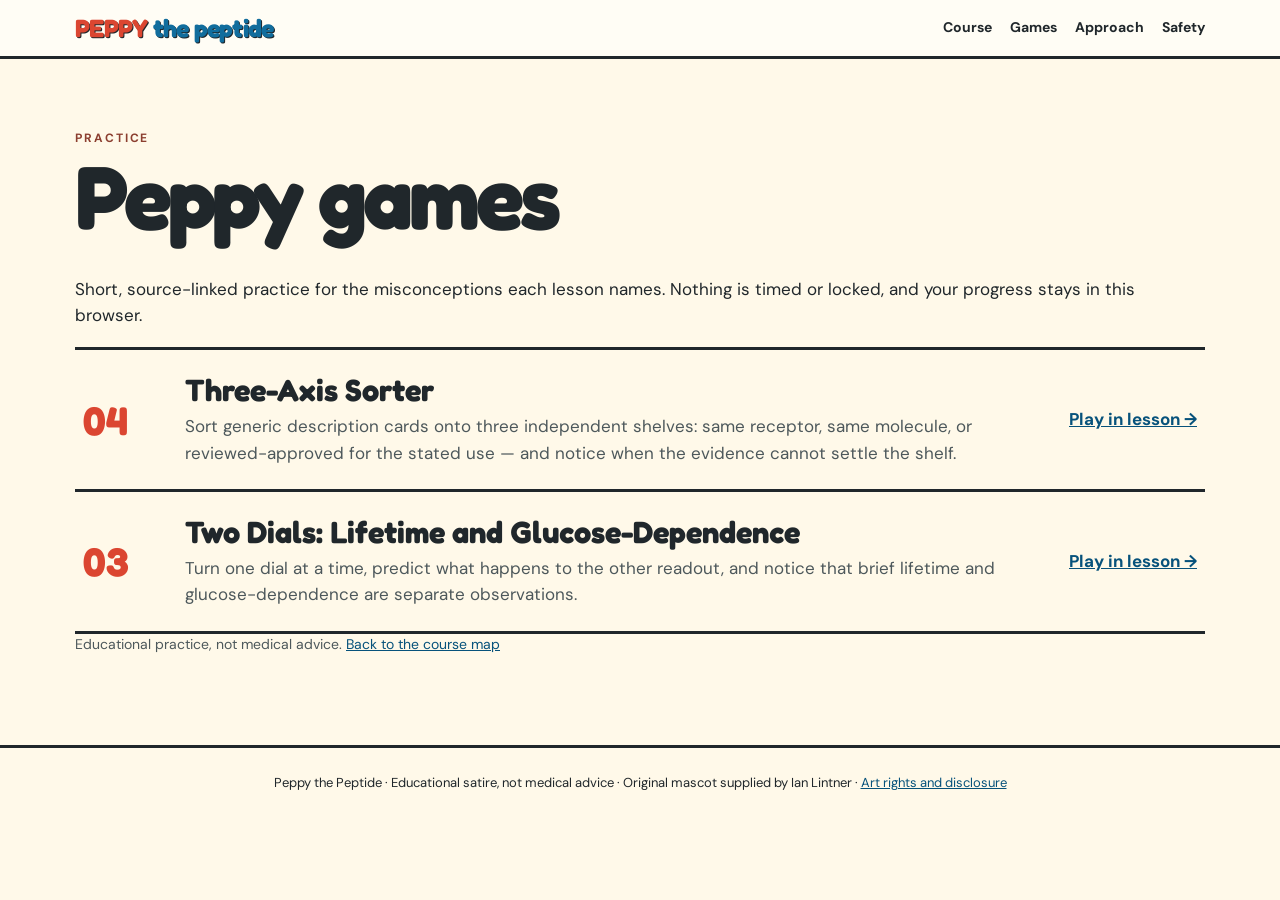
==== site/games/index.html @ 187a3dd4 "feat: Two Dials game (lesson 3) with predict-reveal evaluator and source audit (#6) Co-authored-by: " ====
<!doctype html><html lang="en"><head><meta charset="utf-8"><meta name="viewport" content="width=device-width,initial-scale=1"><meta name="description" content="Peppy the Peptide: sourced, comic-first science lessons from amino-acid sequence to molecular signaling."><title>Games · Peppy the Peptide</title><link rel="stylesheet" href="../styles.css"></head><body><a class="skip-link" href="#main">Skip to content</a><header class="site-header"><div class="wrap nav"><a class="brand" href="../index.html">PEPPY <span>the peptide</span></a><nav aria-label="Main navigation"><a href="../index.html#course">Course</a><a href="../games/index.html">Games</a><a href="../index.html#approach">Approach</a><a href="../index.html#safety">Safety</a></nav></div></header><main id="main"><section class="wrap section" id="games-hub"><div class="eyebrow">Practice</div><h1>Peppy games</h1><p class="lede">Short, source-linked practice for the misconceptions each lesson names. Nothing is timed or locked, and your progress stays in this browser.</p><ol class="course-list"><li><span class="number">04</span><div><h3>Three-Axis Sorter</h3><p>Sort generic description cards onto three independent shelves: same receptor, same molecule, or reviewed-approved for the stated use — and notice when the evidence cannot settle the shelf.</p></div><a href="../lessons/hormone-and-medicine.html#game-three-axis-sorter">Play in lesson →</a></li><li><span class="number">03</span><div><h3>Two Dials: Lifetime and Glucose-Dependence</h3><p>Turn one dial at a time, predict what happens to the other readout, and notice that brief lifetime and glucose-dependence are separate observations.</p></div><a href="../lessons/endogenous-glp1.html#game-two-dials">Play in lesson →</a></li></ol><p class="small">Educational practice, not medical advice. <a href="../index.html#course">Back to the course map</a></p></section></main><footer class="site-footer">Peppy the Peptide · Educational satire, not medical advice · Original mascot supplied by Ian Lintner · <a href="../rights.html">Art rights and disclosure</a></footer></body></html>
---- site/styles.css ----
@import url('https://fonts.googleapis.com/css2?family=DM+Sans:wght@400;500;600;700&family=Fredoka:wght@500;600;700&display=swap');
:root{--paper:#fff9e9;--white:#fffdf5;--ink:#20272b;--muted:#4d585b;--red:#db4631;--blue:#116d9d;--gold:#f9d96d;--green:#dce9d5;--line:3px solid var(--ink)}
*{box-sizing:border-box}html{scroll-behavior:smooth}body{margin:0;background:var(--paper);color:var(--ink);font:17px/1.55 'DM Sans',sans-serif}a{color:#07527b}a:focus-visible,button:focus-visible{outline:3px solid var(--blue);outline-offset:3px}.skip-link{position:absolute;left:-9999px;top:10px;background:var(--white);color:var(--ink);padding:10px 15px;z-index:100;border:2px solid var(--ink)}.skip-link:focus{left:10px}button{cursor:pointer;font:inherit}img{max-width:100%;height:auto}p{margin:0 0 1.1em}h1,h2,h3{font-family:'Fredoka',sans-serif;line-height:1.08;margin:0 0 .35em}h1{font-size:clamp(48px,7vw,92px);letter-spacing:-.045em}h2{font-size:clamp(34px,4vw,55px);letter-spacing:-.035em}h3{font-size:clamp(24px,2.4vw,32px)}.wrap{max-width:1180px;margin:0 auto;padding:0 25px}.site-header{background:var(--white);border-bottom:var(--line)}.nav{display:flex;align-items:center;justify-content:space-between;gap:20px;padding-top:13px;padding-bottom:13px}.brand{font:700 25px 'Fredoka',sans-serif;color:var(--red);text-decoration:none;letter-spacing:-.03em;text-shadow:1px 1px var(--ink)}.brand span{color:var(--blue)}.nav nav{display:flex;flex-wrap:wrap;gap:18px}.nav nav a{font-size:14px;color:var(--ink);font-weight:700;text-decoration:none}.nav nav a:hover{text-decoration:underline}.eyebrow{font-size:12px;letter-spacing:.16em;text-transform:uppercase;color:#8c3f30;font-weight:700}.hero{display:grid;grid-template-columns:1.1fr .9fr;gap:55px;align-items:center;padding-top:60px;padding-bottom:75px}.hero h1 em{font-style:normal;color:var(--red)}.hero .lede{font-size:clamp(19px,2vw,24px);max-width:600px}.cover{background:var(--gold);border:5px solid var(--ink);box-shadow:12px 12px 0 var(--red);transform:rotate(2deg)}.cover img{display:block;width:100%}.catchphrase{font:600 22px 'Fredoka',sans-serif;display:inline-block;background:var(--gold);border:var(--line);padding:9px 15px;transform:rotate(-2deg);box-shadow:4px 4px var(--ink);margin:5px 0 26px}.button{display:inline-block;background:var(--red);color:white;border:var(--line);box-shadow:4px 4px 0 var(--ink);padding:12px 20px;text-decoration:none;font-weight:700;min-height:48px}.button:hover{transform:translate(2px,2px);box-shadow:2px 2px var(--ink)}.button.light{background:var(--white);color:var(--ink)}.actions{display:flex;gap:12px;flex-wrap:wrap}.stripe{background:var(--ink);color:white;padding:10px 0;font:700 14px 'Fredoka';letter-spacing:.12em;text-align:center}.section{padding-top:70px;padding-bottom:74px}.section-title{max-width:760px;margin-bottom:30px}.section-title p{font-size:19px;color:var(--muted)}.course-list{list-style:none;padding:0;margin:0;border-top:var(--line)}.course-list li{border-bottom:var(--line);display:grid;grid-template-columns:78px 1fr auto;gap:24px;align-items:center;padding:23px 8px}.course-list .number{font:700 40px 'Fredoka';color:var(--red)}.course-list h3{margin:0}.course-list p{margin:7px 0 0;color:var(--muted)}.course-list a{font-weight:700;white-space:nowrap}.learning{background:var(--green);border-block:var(--line)}.lesson-head{max-width:850px;padding-top:65px;padding-bottom:38px}.lesson-head .lede{font-size:21px}.breadcrumbs{font-size:14px;font-weight:700;margin-bottom:28px}.breadcrumbs a{color:var(--ink)}.panel-strip{display:grid;grid-template-columns:repeat(3,minmax(0,1fr));gap:14px;margin-bottom:40px}.panel{margin:0;background:var(--white);border:var(--line);box-shadow:5px 5px 0 var(--blue);display:flex;flex-direction:column}.panel img{display:block;width:100%;aspect-ratio:4/3;object-fit:cover}.panel figcaption{border-top:var(--line);padding:15px;display:flex;flex-direction:column;gap:9px;flex:1}.panel .panel-num{font-size:11px;letter-spacing:.13em;color:#904032;font-weight:700}.panel strong{font:600 21px/1.2 'Fredoka'}.panel small{font-size:13px;line-height:1.4;margin-top:auto}.depth{border-top:var(--line);padding-top:35px}.depth-controls{display:flex;gap:9px;flex-wrap:wrap;margin:20px 0}.depth-controls button{border:2px solid var(--ink);background:transparent;padding:9px 15px;font-weight:700;min-height:44px}.depth-controls button[aria-pressed=true]{background:var(--blue);color:white}.depth-copy{background:var(--white);border:var(--line);box-shadow:6px 6px var(--gold);padding:25px;max-width:900px;min-height:150px}.depth-copy h3{margin-bottom:12px}.depth-copy p:last-child{margin-bottom:0}.depth-copy a{font-weight:700}.learning-grid{display:grid;grid-template-columns:1fr 1fr;gap:40px;padding:60px 25px}.learning-grid ul{padding-left:22px}.learning-grid li{margin-bottom:12px}.check{background:var(--white);border:var(--line);padding:23px}.check details{margin-top:16px}.check summary{cursor:pointer;font-weight:700;text-decoration:underline}.science{background:var(--ink);color:white}.science a{color:#bde5ff}.science p{color:#e4e7e6}.science .learning-grid{align-items:start}.sources ol{padding-left:21px}.sources li{margin-bottom:12px;overflow-wrap:anywhere}.next{display:flex;justify-content:space-between;gap:20px;align-items:center;padding-top:35px;padding-bottom:55px}.next a{font-weight:700}.site-footer{border-top:var(--line);padding:25px;text-align:center;font-size:13px}.small{font-size:14px;color:var(--muted)}@media(max-width:800px){.hero,.learning-grid{grid-template-columns:1fr}.hero{padding-top:35px}.cover{max-width:500px}.panel-strip{grid-template-columns:1fr;max-width:610px;margin-inline:auto}.course-list li{grid-template-columns:55px 1fr}.course-list a{grid-column:2}.course-list .number{font-size:32px}}@media(max-width:550px){.nav{align-items:flex-start;flex-direction:column}.nav nav{gap:12px}.hero{gap:38px}.section{padding-block:55px}.lesson-head{padding-top:40px}.learning-grid{padding-block:48px}.next{display:block}.next a{display:block;margin:18px 0}}@media(prefers-reduced-motion:reduce){html{scroll-behavior:auto}}
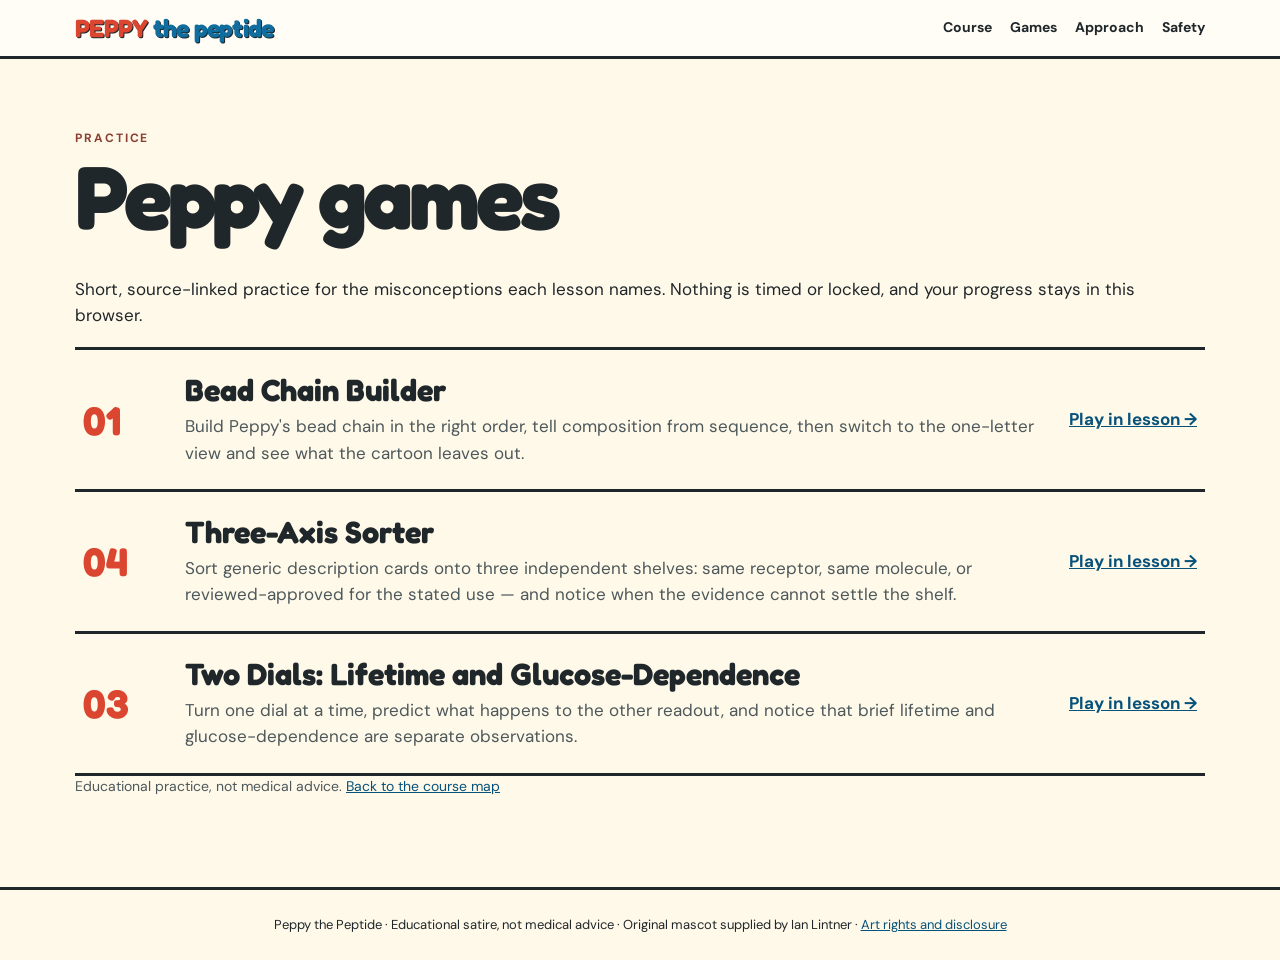
==== commit 7e0e093d: "Merge origin/main into bead-chain-builder branch (resolve games index)" ====
--- a/site/games/index.html
+++ b/site/games/index.html
@@ -1 +1 @@
-<!doctype html><html lang="en"><head><meta charset="utf-8"><meta name="viewport" content="width=device-width,initial-scale=1"><meta name="description" content="Peppy the Peptide: sourced, comic-first science lessons from amino-acid sequence to molecular signaling."><title>Games · Peppy the Peptide</title><link rel="stylesheet" href="../styles.css"></head><body><a class="skip-link" href="#main">Skip to content</a><header class="site-header"><div class="wrap nav"><a class="brand" href="../index.html">PEPPY <span>the peptide</span></a><nav aria-label="Main navigation"><a href="../index.html#course">Course</a><a href="../games/index.html">Games</a><a href="../index.html#approach">Approach</a><a href="../index.html#safety">Safety</a></nav></div></header><main id="main"><section class="wrap section" id="games-hub"><div class="eyebrow">Practice</div><h1>Peppy games</h1><p class="lede">Short, source-linked practice for the misconceptions each lesson names. Nothing is timed or locked, and your progress stays in this browser.</p><ol class="course-list"><li><span class="number">04</span><div><h3>Three-Axis Sorter</h3><p>Sort generic description cards onto three independent shelves: same receptor, same molecule, or reviewed-approved for the stated use — and notice when the evidence cannot settle the shelf.</p></div><a href="../lessons/hormone-and-medicine.html#game-three-axis-sorter">Play in lesson →</a></li><li><span class="number">03</span><div><h3>Two Dials: Lifetime and Glucose-Dependence</h3><p>Turn one dial at a time, predict what happens to the other readout, and notice that brief lifetime and glucose-dependence are separate observations.</p></div><a href="../lessons/endogenous-glp1.html#game-two-dials">Play in lesson →</a></li></ol><p class="small">Educational practice, not medical advice. <a href="../index.html#course">Back to the course map</a></p></section></main><footer class="site-footer">Peppy the Peptide · Educational satire, not medical advice · Original mascot supplied by Ian Lintner · <a href="../rights.html">Art rights and disclosure</a></footer></body></html>+<!doctype html><html lang="en"><head><meta charset="utf-8"><meta name="viewport" content="width=device-width,initial-scale=1"><meta name="description" content="Peppy the Peptide: sourced, comic-first science lessons from amino-acid sequence to molecular signaling."><title>Games · Peppy the Peptide</title><link rel="stylesheet" href="../styles.css"></head><body><a class="skip-link" href="#main">Skip to content</a><header class="site-header"><div class="wrap nav"><a class="brand" href="../index.html">PEPPY <span>the peptide</span></a><nav aria-label="Main navigation"><a href="../index.html#course">Course</a><a href="../games/index.html">Games</a><a href="../index.html#approach">Approach</a><a href="../index.html#safety">Safety</a></nav></div></header><main id="main"><section class="wrap section" id="games-hub"><div class="eyebrow">Practice</div><h1>Peppy games</h1><p class="lede">Short, source-linked practice for the misconceptions each lesson names. Nothing is timed or locked, and your progress stays in this browser.</p><ol class="course-list"><li><span class="number">01</span><div><h3>Bead Chain Builder</h3><p>Build Peppy&#x27;s bead chain in the right order, tell composition from sequence, then switch to the one-letter view and see what the cartoon leaves out.</p></div><a href="../lessons/foundations.html#game-bead-chain-builder">Play in lesson →</a></li><li><span class="number">04</span><div><h3>Three-Axis Sorter</h3><p>Sort generic description cards onto three independent shelves: same receptor, same molecule, or reviewed-approved for the stated use — and notice when the evidence cannot settle the shelf.</p></div><a href="../lessons/hormone-and-medicine.html#game-three-axis-sorter">Play in lesson →</a></li><li><span class="number">03</span><div><h3>Two Dials: Lifetime and Glucose-Dependence</h3><p>Turn one dial at a time, predict what happens to the other readout, and notice that brief lifetime and glucose-dependence are separate observations.</p></div><a href="../lessons/endogenous-glp1.html#game-two-dials">Play in lesson →</a></li></ol><p class="small">Educational practice, not medical advice. <a href="../index.html#course">Back to the course map</a></p></section></main><footer class="site-footer">Peppy the Peptide · Educational satire, not medical advice · Original mascot supplied by Ian Lintner · <a href="../rights.html">Art rights and disclosure</a></footer></body></html>
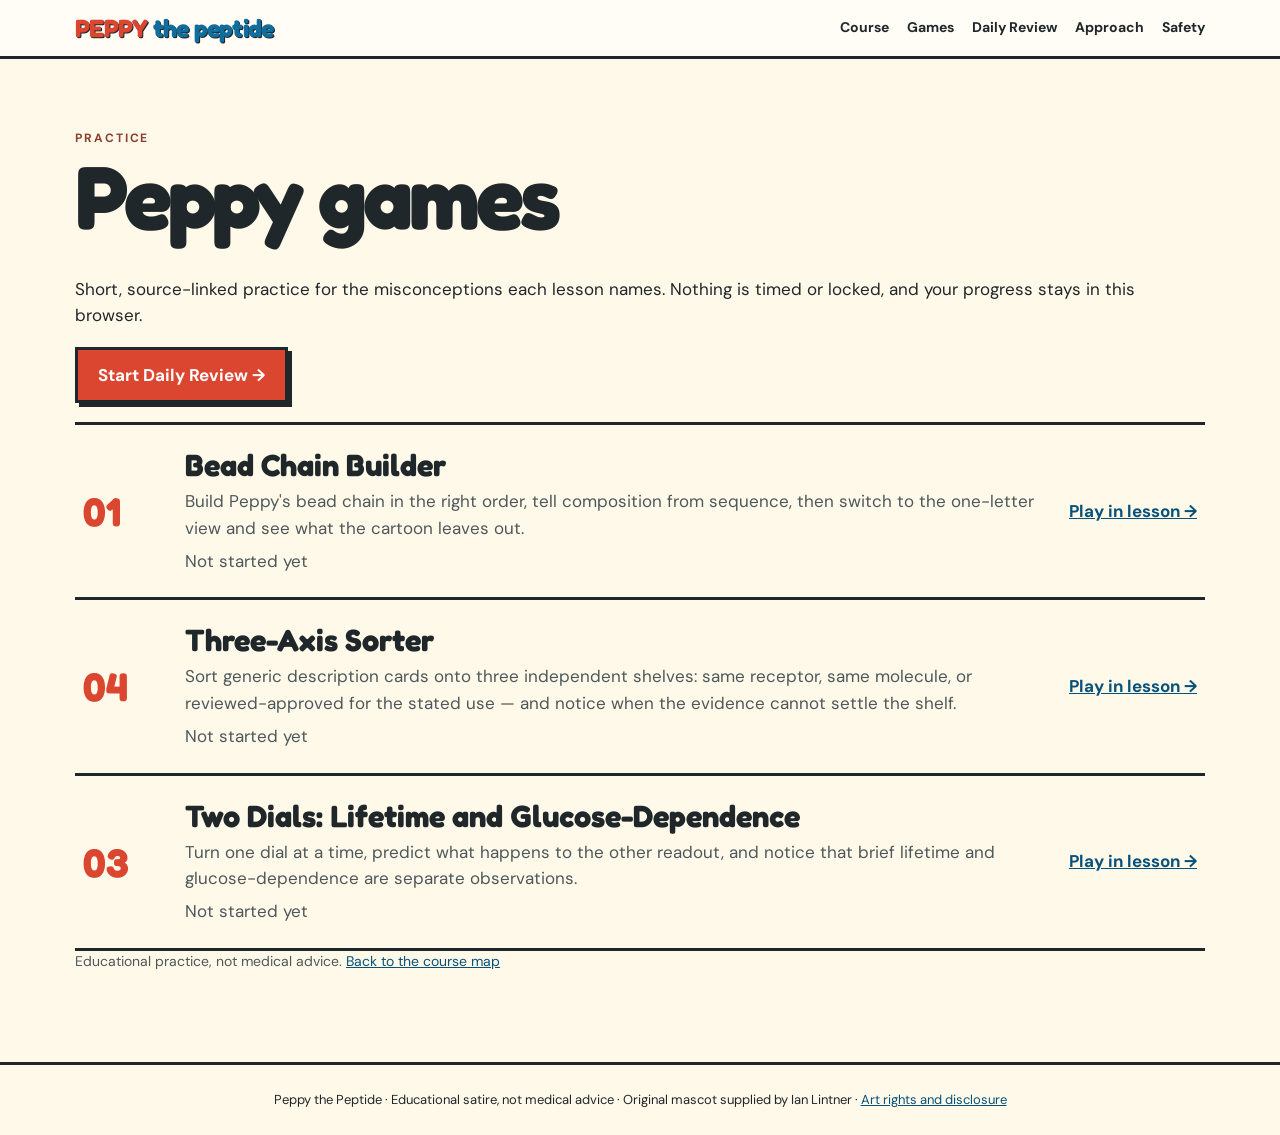
==== commit a03e3803: "feat: Games hub and Daily Review with spaced retrieval across lessons (#8)" ====
--- a/site/games/index.html
+++ b/site/games/index.html
@@ -1 +1 @@
-<!doctype html><html lang="en"><head><meta charset="utf-8"><meta name="viewport" content="width=device-width,initial-scale=1"><meta name="description" content="Peppy the Peptide: sourced, comic-first science lessons from amino-acid sequence to molecular signaling."><title>Games · Peppy the Peptide</title><link rel="stylesheet" href="../styles.css"></head><body><a class="skip-link" href="#main">Skip to content</a><header class="site-header"><div class="wrap nav"><a class="brand" href="../index.html">PEPPY <span>the peptide</span></a><nav aria-label="Main navigation"><a href="../index.html#course">Course</a><a href="../games/index.html">Games</a><a href="../index.html#approach">Approach</a><a href="../index.html#safety">Safety</a></nav></div></header><main id="main"><section class="wrap section" id="games-hub"><div class="eyebrow">Practice</div><h1>Peppy games</h1><p class="lede">Short, source-linked practice for the misconceptions each lesson names. Nothing is timed or locked, and your progress stays in this browser.</p><ol class="course-list"><li><span class="number">01</span><div><h3>Bead Chain Builder</h3><p>Build Peppy&#x27;s bead chain in the right order, tell composition from sequence, then switch to the one-letter view and see what the cartoon leaves out.</p></div><a href="../lessons/foundations.html#game-bead-chain-builder">Play in lesson →</a></li><li><span class="number">04</span><div><h3>Three-Axis Sorter</h3><p>Sort generic description cards onto three independent shelves: same receptor, same molecule, or reviewed-approved for the stated use — and notice when the evidence cannot settle the shelf.</p></div><a href="../lessons/hormone-and-medicine.html#game-three-axis-sorter">Play in lesson →</a></li><li><span class="number">03</span><div><h3>Two Dials: Lifetime and Glucose-Dependence</h3><p>Turn one dial at a time, predict what happens to the other readout, and notice that brief lifetime and glucose-dependence are separate observations.</p></div><a href="../lessons/endogenous-glp1.html#game-two-dials">Play in lesson →</a></li></ol><p class="small">Educational practice, not medical advice. <a href="../index.html#course">Back to the course map</a></p></section></main><footer class="site-footer">Peppy the Peptide · Educational satire, not medical advice · Original mascot supplied by Ian Lintner · <a href="../rights.html">Art rights and disclosure</a></footer></body></html>+<!doctype html><html lang="en"><head><meta charset="utf-8"><meta name="viewport" content="width=device-width,initial-scale=1"><meta name="description" content="Peppy the Peptide: sourced, comic-first science lessons from amino-acid sequence to molecular signaling."><title>Games · Peppy the Peptide</title><link rel="stylesheet" href="../styles.css"></head><body><a class="skip-link" href="#main">Skip to content</a><header class="site-header"><div class="wrap nav"><a class="brand" href="../index.html">PEPPY <span>the peptide</span></a><nav aria-label="Main navigation"><a href="../index.html#course">Course</a><a href="../games/index.html">Games</a><a href="../games/review.html">Daily Review</a><a href="../index.html#approach">Approach</a><a href="../index.html#safety">Safety</a></nav></div></header><main id="main"><section class="wrap section" id="games-hub"><div class="eyebrow">Practice</div><h1>Peppy games</h1><p class="lede">Short, source-linked practice for the misconceptions each lesson names. Nothing is timed or locked, and your progress stays in this browser.</p><p><a class="button" href="review.html">Start Daily Review →</a></p><ol class="course-list"><li><span class="number">01</span><div><h3>Bead Chain Builder</h3><p>Build Peppy&#x27;s bead chain in the right order, tell composition from sequence, then switch to the one-letter view and see what the cartoon leaves out.</p><p class="game-mastery" data-mastery="bead-chain-builder"></p></div><a href="../lessons/foundations.html#game-bead-chain-builder">Play in lesson →</a></li><li><span class="number">04</span><div><h3>Three-Axis Sorter</h3><p>Sort generic description cards onto three independent shelves: same receptor, same molecule, or reviewed-approved for the stated use — and notice when the evidence cannot settle the shelf.</p><p class="game-mastery" data-mastery="three-axis-sorter"></p></div><a href="../lessons/hormone-and-medicine.html#game-three-axis-sorter">Play in lesson →</a></li><li><span class="number">03</span><div><h3>Two Dials: Lifetime and Glucose-Dependence</h3><p>Turn one dial at a time, predict what happens to the other readout, and notice that brief lifetime and glucose-dependence are separate observations.</p><p class="game-mastery" data-mastery="two-dials"></p></div><a href="../lessons/endogenous-glp1.html#game-two-dials">Play in lesson →</a></li></ol><p class="small">Educational practice, not medical advice. <a href="../index.html#course">Back to the course map</a></p></section><div id="hub-status" role="status" aria-live="polite" class="sr-only"></div></main><footer class="site-footer">Peppy the Peptide · Educational satire, not medical advice · Original mascot supplied by Ian Lintner · <a href="../rights.html">Art rights and disclosure</a></footer><script type="module" src="hub.js"></script></body></html>
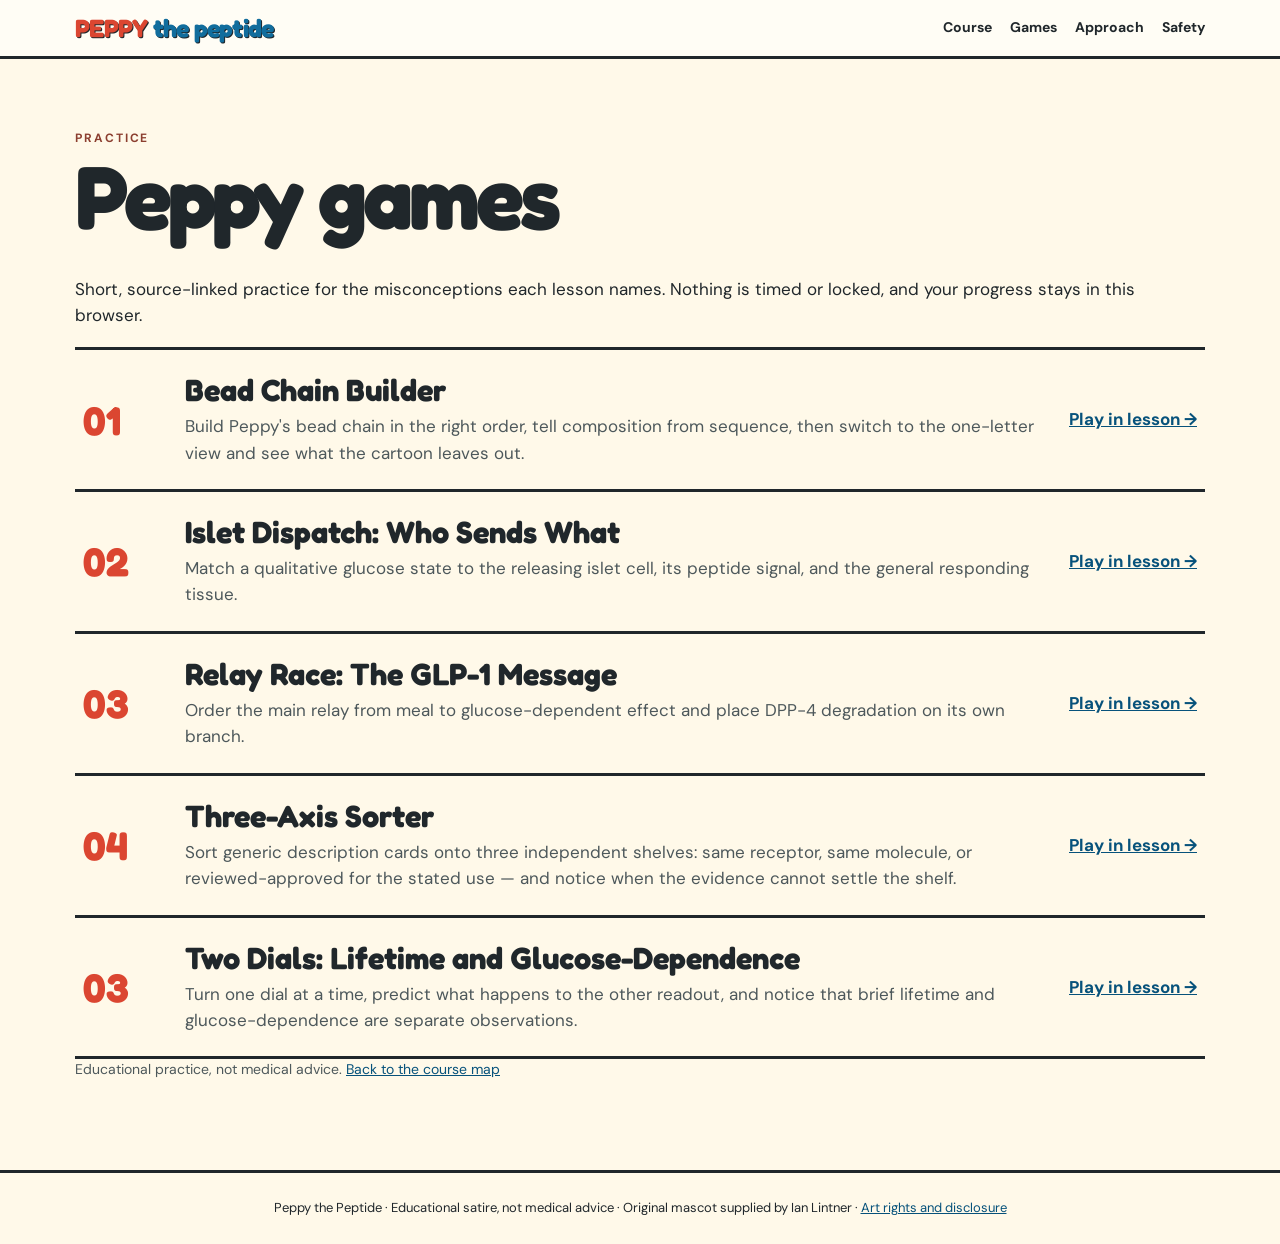
==== commit b7f4bf1d: "feat: add Islet Dispatch and Relay Race games" ====
--- a/site/games/index.html
+++ b/site/games/index.html
@@ -1 +1 @@
-<!doctype html><html lang="en"><head><meta charset="utf-8"><meta name="viewport" content="width=device-width,initial-scale=1"><meta name="description" content="Peppy the Peptide: sourced, comic-first science lessons from amino-acid sequence to molecular signaling."><title>Games · Peppy the Peptide</title><link rel="stylesheet" href="../styles.css"></head><body><a class="skip-link" href="#main">Skip to content</a><header class="site-header"><div class="wrap nav"><a class="brand" href="../index.html">PEPPY <span>the peptide</span></a><nav aria-label="Main navigation"><a href="../index.html#course">Course</a><a href="../games/index.html">Games</a><a href="../games/review.html">Daily Review</a><a href="../index.html#approach">Approach</a><a href="../index.html#safety">Safety</a></nav></div></header><main id="main"><section class="wrap section" id="games-hub"><div class="eyebrow">Practice</div><h1>Peppy games</h1><p class="lede">Short, source-linked practice for the misconceptions each lesson names. Nothing is timed or locked, and your progress stays in this browser.</p><p><a class="button" href="review.html">Start Daily Review →</a></p><ol class="course-list"><li><span class="number">01</span><div><h3>Bead Chain Builder</h3><p>Build Peppy&#x27;s bead chain in the right order, tell composition from sequence, then switch to the one-letter view and see what the cartoon leaves out.</p><p class="game-mastery" data-mastery="bead-chain-builder"></p></div><a href="../lessons/foundations.html#game-bead-chain-builder">Play in lesson →</a></li><li><span class="number">04</span><div><h3>Three-Axis Sorter</h3><p>Sort generic description cards onto three independent shelves: same receptor, same molecule, or reviewed-approved for the stated use — and notice when the evidence cannot settle the shelf.</p><p class="game-mastery" data-mastery="three-axis-sorter"></p></div><a href="../lessons/hormone-and-medicine.html#game-three-axis-sorter">Play in lesson →</a></li><li><span class="number">03</span><div><h3>Two Dials: Lifetime and Glucose-Dependence</h3><p>Turn one dial at a time, predict what happens to the other readout, and notice that brief lifetime and glucose-dependence are separate observations.</p><p class="game-mastery" data-mastery="two-dials"></p></div><a href="../lessons/endogenous-glp1.html#game-two-dials">Play in lesson →</a></li></ol><p class="small">Educational practice, not medical advice. <a href="../index.html#course">Back to the course map</a></p></section><div id="hub-status" role="status" aria-live="polite" class="sr-only"></div></main><footer class="site-footer">Peppy the Peptide · Educational satire, not medical advice · Original mascot supplied by Ian Lintner · <a href="../rights.html">Art rights and disclosure</a></footer><script type="module" src="hub.js"></script></body></html>+<!doctype html><html lang="en"><head><meta charset="utf-8"><meta name="viewport" content="width=device-width,initial-scale=1"><meta name="description" content="Peppy the Peptide: sourced, comic-first science lessons from amino-acid sequence to molecular signaling."><title>Games · Peppy the Peptide</title><link rel="stylesheet" href="../styles.css"></head><body><a class="skip-link" href="#main">Skip to content</a><header class="site-header"><div class="wrap nav"><a class="brand" href="../index.html">PEPPY <span>the peptide</span></a><nav aria-label="Main navigation"><a href="../index.html#course">Course</a><a href="../games/index.html">Games</a><a href="../index.html#approach">Approach</a><a href="../index.html#safety">Safety</a></nav></div></header><main id="main"><section class="wrap section" id="games-hub"><div class="eyebrow">Practice</div><h1>Peppy games</h1><p class="lede">Short, source-linked practice for the misconceptions each lesson names. Nothing is timed or locked, and your progress stays in this browser.</p><ol class="course-list"><li><span class="number">01</span><div><h3>Bead Chain Builder</h3><p>Build Peppy&#x27;s bead chain in the right order, tell composition from sequence, then switch to the one-letter view and see what the cartoon leaves out.</p></div><a href="../lessons/foundations.html#game-bead-chain-builder">Play in lesson →</a></li><li><span class="number">02</span><div><h3>Islet Dispatch: Who Sends What</h3><p>Match a qualitative glucose state to the releasing islet cell, its peptide signal, and the general responding tissue.</p></div><a href="../lessons/signal-cast.html#game-islet-dispatch">Play in lesson →</a></li><li><span class="number">03</span><div><h3>Relay Race: The GLP-1 Message</h3><p>Order the main relay from meal to glucose-dependent effect and place DPP-4 degradation on its own branch.</p></div><a href="../lessons/endogenous-glp1.html#game-relay-race">Play in lesson →</a></li><li><span class="number">04</span><div><h3>Three-Axis Sorter</h3><p>Sort generic description cards onto three independent shelves: same receptor, same molecule, or reviewed-approved for the stated use — and notice when the evidence cannot settle the shelf.</p></div><a href="../lessons/hormone-and-medicine.html#game-three-axis-sorter">Play in lesson →</a></li><li><span class="number">03</span><div><h3>Two Dials: Lifetime and Glucose-Dependence</h3><p>Turn one dial at a time, predict what happens to the other readout, and notice that brief lifetime and glucose-dependence are separate observations.</p></div><a href="../lessons/endogenous-glp1.html#game-two-dials">Play in lesson →</a></li></ol><p class="small">Educational practice, not medical advice. <a href="../index.html#course">Back to the course map</a></p></section></main><footer class="site-footer">Peppy the Peptide · Educational satire, not medical advice · Original mascot supplied by Ian Lintner · <a href="../rights.html">Art rights and disclosure</a></footer></body></html>
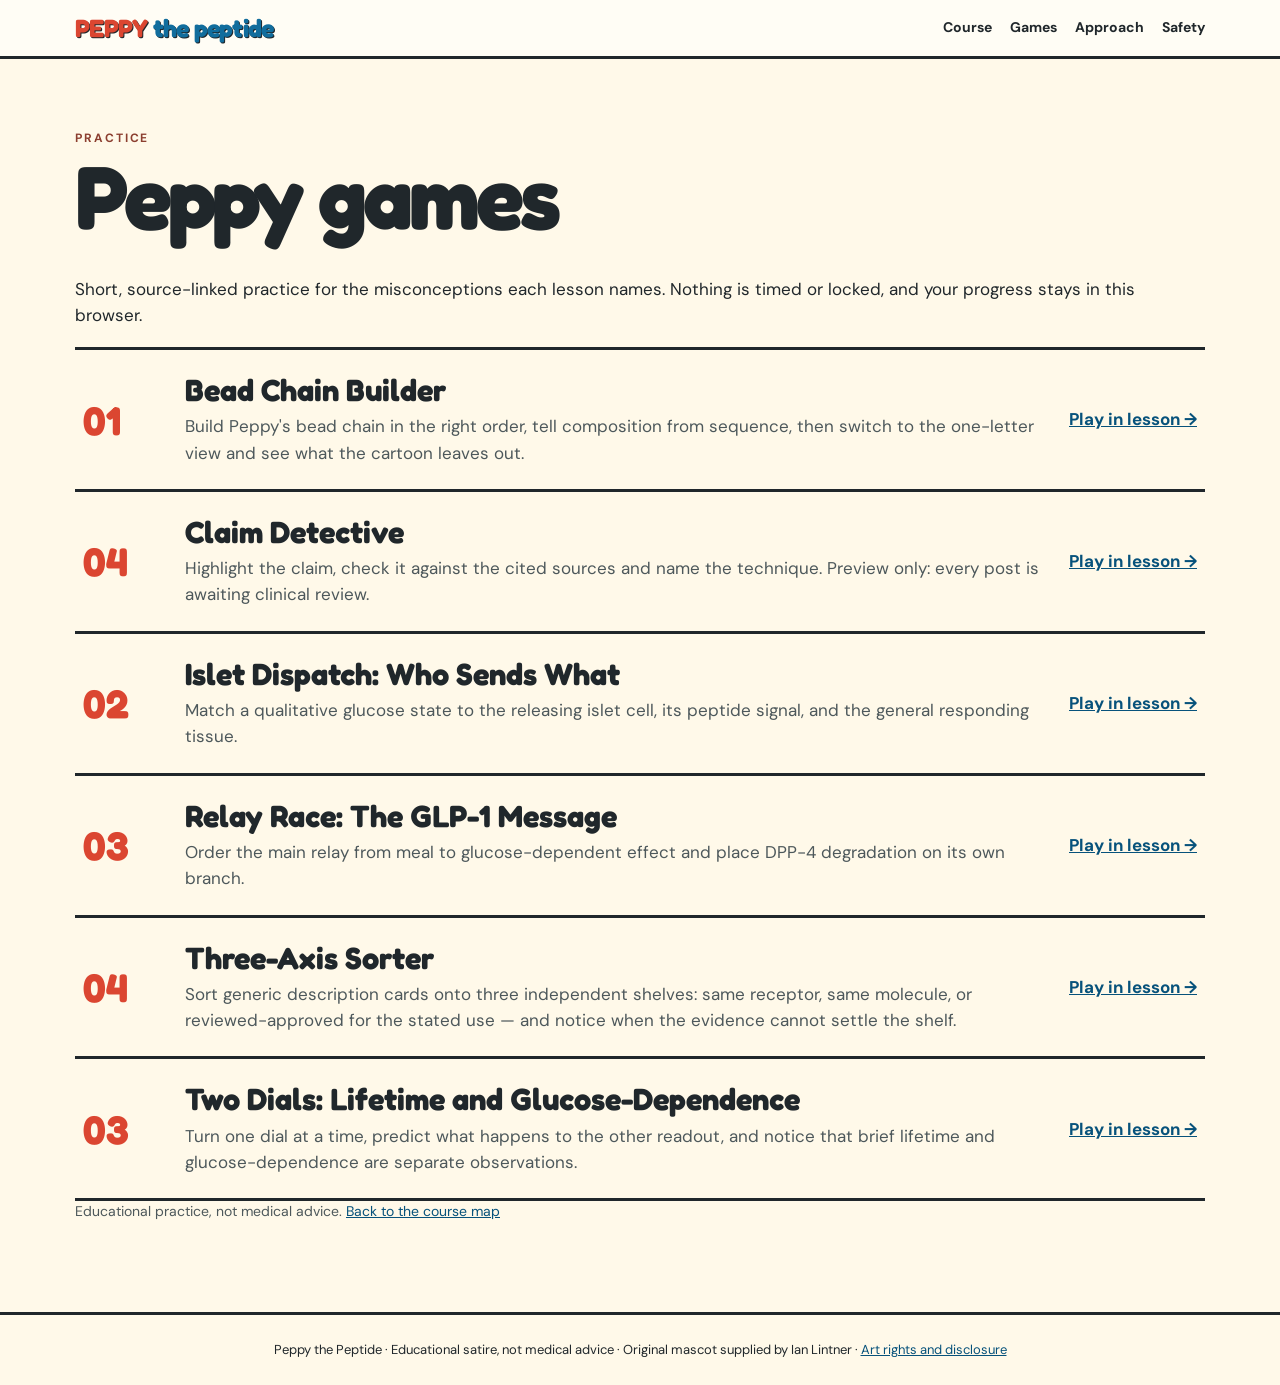
==== commit 0efa7afc: "feat: Claim Detective (L4 capstone) with keyboard highlights and preview rule" ====
--- a/site/games/index.html
+++ b/site/games/index.html
@@ -1 +1 @@
-<!doctype html><html lang="en"><head><meta charset="utf-8"><meta name="viewport" content="width=device-width,initial-scale=1"><meta name="description" content="Peppy the Peptide: sourced, comic-first science lessons from amino-acid sequence to molecular signaling."><title>Games · Peppy the Peptide</title><link rel="stylesheet" href="../styles.css"></head><body><a class="skip-link" href="#main">Skip to content</a><header class="site-header"><div class="wrap nav"><a class="brand" href="../index.html">PEPPY <span>the peptide</span></a><nav aria-label="Main navigation"><a href="../index.html#course">Course</a><a href="../games/index.html">Games</a><a href="../index.html#approach">Approach</a><a href="../index.html#safety">Safety</a></nav></div></header><main id="main"><section class="wrap section" id="games-hub"><div class="eyebrow">Practice</div><h1>Peppy games</h1><p class="lede">Short, source-linked practice for the misconceptions each lesson names. Nothing is timed or locked, and your progress stays in this browser.</p><ol class="course-list"><li><span class="number">01</span><div><h3>Bead Chain Builder</h3><p>Build Peppy&#x27;s bead chain in the right order, tell composition from sequence, then switch to the one-letter view and see what the cartoon leaves out.</p></div><a href="../lessons/foundations.html#game-bead-chain-builder">Play in lesson →</a></li><li><span class="number">02</span><div><h3>Islet Dispatch: Who Sends What</h3><p>Match a qualitative glucose state to the releasing islet cell, its peptide signal, and the general responding tissue.</p></div><a href="../lessons/signal-cast.html#game-islet-dispatch">Play in lesson →</a></li><li><span class="number">03</span><div><h3>Relay Race: The GLP-1 Message</h3><p>Order the main relay from meal to glucose-dependent effect and place DPP-4 degradation on its own branch.</p></div><a href="../lessons/endogenous-glp1.html#game-relay-race">Play in lesson →</a></li><li><span class="number">04</span><div><h3>Three-Axis Sorter</h3><p>Sort generic description cards onto three independent shelves: same receptor, same molecule, or reviewed-approved for the stated use — and notice when the evidence cannot settle the shelf.</p></div><a href="../lessons/hormone-and-medicine.html#game-three-axis-sorter">Play in lesson →</a></li><li><span class="number">03</span><div><h3>Two Dials: Lifetime and Glucose-Dependence</h3><p>Turn one dial at a time, predict what happens to the other readout, and notice that brief lifetime and glucose-dependence are separate observations.</p></div><a href="../lessons/endogenous-glp1.html#game-two-dials">Play in lesson →</a></li></ol><p class="small">Educational practice, not medical advice. <a href="../index.html#course">Back to the course map</a></p></section></main><footer class="site-footer">Peppy the Peptide · Educational satire, not medical advice · Original mascot supplied by Ian Lintner · <a href="../rights.html">Art rights and disclosure</a></footer></body></html>+<!doctype html><html lang="en"><head><meta charset="utf-8"><meta name="viewport" content="width=device-width,initial-scale=1"><meta name="description" content="Peppy the Peptide: sourced, comic-first science lessons from amino-acid sequence to molecular signaling."><title>Games · Peppy the Peptide</title><link rel="stylesheet" href="../styles.css"></head><body><a class="skip-link" href="#main">Skip to content</a><header class="site-header"><div class="wrap nav"><a class="brand" href="../index.html">PEPPY <span>the peptide</span></a><nav aria-label="Main navigation"><a href="../index.html#course">Course</a><a href="../games/index.html">Games</a><a href="../index.html#approach">Approach</a><a href="../index.html#safety">Safety</a></nav></div></header><main id="main"><section class="wrap section" id="games-hub"><div class="eyebrow">Practice</div><h1>Peppy games</h1><p class="lede">Short, source-linked practice for the misconceptions each lesson names. Nothing is timed or locked, and your progress stays in this browser.</p><ol class="course-list"><li><span class="number">01</span><div><h3>Bead Chain Builder</h3><p>Build Peppy&#x27;s bead chain in the right order, tell composition from sequence, then switch to the one-letter view and see what the cartoon leaves out.</p></div><a href="../lessons/foundations.html#game-bead-chain-builder">Play in lesson →</a></li><li><span class="number">04</span><div><h3>Claim Detective</h3><p>Highlight the claim, check it against the cited sources and name the technique. Preview only: every post is awaiting clinical review.</p></div><a href="../lessons/hormone-and-medicine.html#game-claim-detective">Play in lesson →</a></li><li><span class="number">02</span><div><h3>Islet Dispatch: Who Sends What</h3><p>Match a qualitative glucose state to the releasing islet cell, its peptide signal, and the general responding tissue.</p></div><a href="../lessons/signal-cast.html#game-islet-dispatch">Play in lesson →</a></li><li><span class="number">03</span><div><h3>Relay Race: The GLP-1 Message</h3><p>Order the main relay from meal to glucose-dependent effect and place DPP-4 degradation on its own branch.</p></div><a href="../lessons/endogenous-glp1.html#game-relay-race">Play in lesson →</a></li><li><span class="number">04</span><div><h3>Three-Axis Sorter</h3><p>Sort generic description cards onto three independent shelves: same receptor, same molecule, or reviewed-approved for the stated use — and notice when the evidence cannot settle the shelf.</p></div><a href="../lessons/hormone-and-medicine.html#game-three-axis-sorter">Play in lesson →</a></li><li><span class="number">03</span><div><h3>Two Dials: Lifetime and Glucose-Dependence</h3><p>Turn one dial at a time, predict what happens to the other readout, and notice that brief lifetime and glucose-dependence are separate observations.</p></div><a href="../lessons/endogenous-glp1.html#game-two-dials">Play in lesson →</a></li></ol><p class="small">Educational practice, not medical advice. <a href="../index.html#course">Back to the course map</a></p></section></main><footer class="site-footer">Peppy the Peptide · Educational satire, not medical advice · Original mascot supplied by Ian Lintner · <a href="../rights.html">Art rights and disclosure</a></footer></body></html>
--- a/site/styles.css
+++ b/site/styles.css
@@ -1,3 +1,3 @@
 @import url('https://fonts.googleapis.com/css2?family=DM+Sans:wght@400;500;600;700&family=Fredoka:wght@500;600;700&display=swap');
 :root{--paper:#fff9e9;--white:#fffdf5;--ink:#20272b;--muted:#4d585b;--red:#db4631;--blue:#116d9d;--gold:#f9d96d;--green:#dce9d5;--line:3px solid var(--ink)}
-*{box-sizing:border-box}html{scroll-behavior:smooth}body{margin:0;background:var(--paper);color:var(--ink);font:17px/1.55 'DM Sans',sans-serif}a{color:#07527b}a:focus-visible,button:focus-visible{outline:3px solid var(--blue);outline-offset:3px}.skip-link{position:absolute;left:-9999px;top:10px;background:var(--white);color:var(--ink);padding:10px 15px;z-index:100;border:2px solid var(--ink)}.skip-link:focus{left:10px}button{cursor:pointer;font:inherit}img{max-width:100%;height:auto}p{margin:0 0 1.1em}h1,h2,h3{font-family:'Fredoka',sans-serif;line-height:1.08;margin:0 0 .35em}h1{font-size:clamp(48px,7vw,92px);letter-spacing:-.045em}h2{font-size:clamp(34px,4vw,55px);letter-spacing:-.035em}h3{font-size:clamp(24px,2.4vw,32px)}.wrap{max-width:1180px;margin:0 auto;padding:0 25px}.site-header{background:var(--white);border-bottom:var(--line)}.nav{display:flex;align-items:center;justify-content:space-between;gap:20px;padding-top:13px;padding-bottom:13px}.brand{font:700 25px 'Fredoka',sans-serif;color:var(--red);text-decoration:none;letter-spacing:-.03em;text-shadow:1px 1px var(--ink)}.brand span{color:var(--blue)}.nav nav{display:flex;flex-wrap:wrap;gap:18px}.nav nav a{font-size:14px;color:var(--ink);font-weight:700;text-decoration:none}.nav nav a:hover{text-decoration:underline}.eyebrow{font-size:12px;letter-spacing:.16em;text-transform:uppercase;color:#8c3f30;font-weight:700}.hero{display:grid;grid-template-columns:1.1fr .9fr;gap:55px;align-items:center;padding-top:60px;padding-bottom:75px}.hero h1 em{font-style:normal;color:var(--red)}.hero .lede{font-size:clamp(19px,2vw,24px);max-width:600px}.cover{background:var(--gold);border:5px solid var(--ink);box-shadow:12px 12px 0 var(--red);transform:rotate(2deg)}.cover img{display:block;width:100%}.catchphrase{font:600 22px 'Fredoka',sans-serif;display:inline-block;background:var(--gold);border:var(--line);padding:9px 15px;transform:rotate(-2deg);box-shadow:4px 4px var(--ink);margin:5px 0 26px}.button{display:inline-block;background:var(--red);color:white;border:var(--line);box-shadow:4px 4px 0 var(--ink);padding:12px 20px;text-decoration:none;font-weight:700;min-height:48px}.button:hover{transform:translate(2px,2px);box-shadow:2px 2px var(--ink)}.button.light{background:var(--white);color:var(--ink)}.actions{display:flex;gap:12px;flex-wrap:wrap}.stripe{background:var(--ink);color:white;padding:10px 0;font:700 14px 'Fredoka';letter-spacing:.12em;text-align:center}.section{padding-top:70px;padding-bottom:74px}.section-title{max-width:760px;margin-bottom:30px}.section-title p{font-size:19px;color:var(--muted)}.course-list{list-style:none;padding:0;margin:0;border-top:var(--line)}.course-list li{border-bottom:var(--line);display:grid;grid-template-columns:78px 1fr auto;gap:24px;align-items:center;padding:23px 8px}.course-list .number{font:700 40px 'Fredoka';color:var(--red)}.course-list h3{margin:0}.course-list p{margin:7px 0 0;color:var(--muted)}.course-list a{font-weight:700;white-space:nowrap}.learning{background:var(--green);border-block:var(--line)}.lesson-head{max-width:850px;padding-top:65px;padding-bottom:38px}.lesson-head .lede{font-size:21px}.breadcrumbs{font-size:14px;font-weight:700;margin-bottom:28px}.breadcrumbs a{color:var(--ink)}.panel-strip{display:grid;grid-template-columns:repeat(3,minmax(0,1fr));gap:14px;margin-bottom:40px}.panel{margin:0;background:var(--white);border:var(--line);box-shadow:5px 5px 0 var(--blue);display:flex;flex-direction:column}.panel img{display:block;width:100%;aspect-ratio:4/3;object-fit:cover}.panel figcaption{border-top:var(--line);padding:15px;display:flex;flex-direction:column;gap:9px;flex:1}.panel .panel-num{font-size:11px;letter-spacing:.13em;color:#904032;font-weight:700}.panel strong{font:600 21px/1.2 'Fredoka'}.panel small{font-size:13px;line-height:1.4;margin-top:auto}.depth{border-top:var(--line);padding-top:35px}.depth-controls{display:flex;gap:9px;flex-wrap:wrap;margin:20px 0}.depth-controls button{border:2px solid var(--ink);background:transparent;padding:9px 15px;font-weight:700;min-height:44px}.depth-controls button[aria-pressed=true]{background:var(--blue);color:white}.depth-copy{background:var(--white);border:var(--line);box-shadow:6px 6px var(--gold);padding:25px;max-width:900px;min-height:150px}.depth-copy h3{margin-bottom:12px}.depth-copy p:last-child{margin-bottom:0}.depth-copy a{font-weight:700}.learning-grid{display:grid;grid-template-columns:1fr 1fr;gap:40px;padding:60px 25px}.learning-grid ul{padding-left:22px}.learning-grid li{margin-bottom:12px}.check{background:var(--white);border:var(--line);padding:23px}.check details{margin-top:16px}.check summary{cursor:pointer;font-weight:700;text-decoration:underline}.science{background:var(--ink);color:white}.science a{color:#bde5ff}.science p{color:#e4e7e6}.science .learning-grid{align-items:start}.sources ol{padding-left:21px}.sources li{margin-bottom:12px;overflow-wrap:anywhere}.next{display:flex;justify-content:space-between;gap:20px;align-items:center;padding-top:35px;padding-bottom:55px}.next a{font-weight:700}.site-footer{border-top:var(--line);padding:25px;text-align:center;font-size:13px}.small{font-size:14px;color:var(--muted)}@media(max-width:800px){.hero,.learning-grid{grid-template-columns:1fr}.hero{padding-top:35px}.cover{max-width:500px}.panel-strip{grid-template-columns:1fr;max-width:610px;margin-inline:auto}.course-list li{grid-template-columns:55px 1fr}.course-list a{grid-column:2}.course-list .number{font-size:32px}}@media(max-width:550px){.nav{align-items:flex-start;flex-direction:column}.nav nav{gap:12px}.hero{gap:38px}.section{padding-block:55px}.lesson-head{padding-top:40px}.learning-grid{padding-block:48px}.next{display:block}.next a{display:block;margin:18px 0}}@media(prefers-reduced-motion:reduce){html{scroll-behavior:auto}}
+*{box-sizing:border-box}html{scroll-behavior:smooth}body{margin:0;background:var(--paper);color:var(--ink);font:17px/1.55 'DM Sans',sans-serif}a{color:#07527b}a:focus-visible,button:focus-visible{outline:3px solid var(--blue);outline-offset:3px}.skip-link{position:absolute;left:-9999px;top:10px;background:var(--white);color:var(--ink);padding:10px 15px;z-index:100;border:2px solid var(--ink)}.skip-link:focus{left:10px}.sr-only{position:absolute;width:1px;height:1px;padding:0;margin:-1px;overflow:hidden;clip:rect(0,0,0,0);white-space:nowrap;border:0}.game-mastery,.course-game-progress{font-size:13px;font-weight:700;color:#8c3f30;margin:7px 0 0}.game-mastery:empty,.course-game-progress:empty{display:none}button{cursor:pointer;font:inherit}img{max-width:100%;height:auto}p{margin:0 0 1.1em}h1,h2,h3{font-family:'Fredoka',sans-serif;line-height:1.08;margin:0 0 .35em}h1{font-size:clamp(48px,7vw,92px);letter-spacing:-.045em}h2{font-size:clamp(34px,4vw,55px);letter-spacing:-.035em}h3{font-size:clamp(24px,2.4vw,32px)}.wrap{max-width:1180px;margin:0 auto;padding:0 25px}.site-header{background:var(--white);border-bottom:var(--line)}.nav{display:flex;align-items:center;justify-content:space-between;gap:20px;padding-top:13px;padding-bottom:13px}.brand{font:700 25px 'Fredoka',sans-serif;color:var(--red);text-decoration:none;letter-spacing:-.03em;text-shadow:1px 1px var(--ink)}.brand span{color:var(--blue)}.nav nav{display:flex;flex-wrap:wrap;gap:18px}.nav nav a{font-size:14px;color:var(--ink);font-weight:700;text-decoration:none}.nav nav a:hover{text-decoration:underline}.eyebrow{font-size:12px;letter-spacing:.16em;text-transform:uppercase;color:#8c3f30;font-weight:700}.hero{display:grid;grid-template-columns:1.1fr .9fr;gap:55px;align-items:center;padding-top:60px;padding-bottom:75px}.hero h1 em{font-style:normal;color:var(--red)}.hero .lede{font-size:clamp(19px,2vw,24px);max-width:600px}.cover{background:var(--gold);border:5px solid var(--ink);box-shadow:12px 12px 0 var(--red);transform:rotate(2deg)}.cover img{display:block;width:100%}.catchphrase{font:600 22px 'Fredoka',sans-serif;display:inline-block;background:var(--gold);border:var(--line);padding:9px 15px;transform:rotate(-2deg);box-shadow:4px 4px var(--ink);margin:5px 0 26px}.button{display:inline-block;background:var(--red);color:white;border:var(--line);box-shadow:4px 4px 0 var(--ink);padding:12px 20px;text-decoration:none;font-weight:700;min-height:48px}.button:hover{transform:translate(2px,2px);box-shadow:2px 2px var(--ink)}.button.light{background:var(--white);color:var(--ink)}.actions{display:flex;gap:12px;flex-wrap:wrap}.stripe{background:var(--ink);color:white;padding:10px 0;font:700 14px 'Fredoka';letter-spacing:.12em;text-align:center}.section{padding-top:70px;padding-bottom:74px}.section-title{max-width:760px;margin-bottom:30px}.section-title p{font-size:19px;color:var(--muted)}.course-list{list-style:none;padding:0;margin:0;border-top:var(--line)}.course-list li{border-bottom:var(--line);display:grid;grid-template-columns:78px 1fr auto;gap:24px;align-items:center;padding:23px 8px}.course-list .number{font:700 40px 'Fredoka';color:var(--red)}.course-list h3{margin:0}.course-list p{margin:7px 0 0;color:var(--muted)}.course-list a{font-weight:700;white-space:nowrap}.learning{background:var(--green);border-block:var(--line)}.lesson-head{max-width:850px;padding-top:65px;padding-bottom:38px}.lesson-head .lede{font-size:21px}.breadcrumbs{font-size:14px;font-weight:700;margin-bottom:28px}.breadcrumbs a{color:var(--ink)}.panel-strip{display:grid;grid-template-columns:repeat(3,minmax(0,1fr));gap:14px;margin-bottom:40px}.panel{margin:0;background:var(--white);border:var(--line);box-shadow:5px 5px 0 var(--blue);display:flex;flex-direction:column}.panel img{display:block;width:100%;aspect-ratio:4/3;object-fit:cover}.panel figcaption{border-top:var(--line);padding:15px;display:flex;flex-direction:column;gap:9px;flex:1}.panel .panel-num{font-size:11px;letter-spacing:.13em;color:#904032;font-weight:700}.panel strong{font:600 21px/1.2 'Fredoka'}.panel small{font-size:13px;line-height:1.4;margin-top:auto}.depth{border-top:var(--line);padding-top:35px}.depth-controls{display:flex;gap:9px;flex-wrap:wrap;margin:20px 0}.depth-controls button{border:2px solid var(--ink);background:transparent;padding:9px 15px;font-weight:700;min-height:44px}.depth-controls button[aria-pressed=true]{background:var(--blue);color:white}.depth-copy{background:var(--white);border:var(--line);box-shadow:6px 6px var(--gold);padding:25px;max-width:900px;min-height:150px}.depth-copy h3{margin-bottom:12px}.depth-copy p:last-child{margin-bottom:0}.depth-copy a{font-weight:700}.learning-grid{display:grid;grid-template-columns:1fr 1fr;gap:40px;padding:60px 25px}.learning-grid ul{padding-left:22px}.learning-grid li{margin-bottom:12px}.check{background:var(--white);border:var(--line);padding:23px}.check details{margin-top:16px}.check summary{cursor:pointer;font-weight:700;text-decoration:underline}.science{background:var(--ink);color:white}.science a{color:#bde5ff}.science p{color:#e4e7e6}.science .learning-grid{align-items:start}.sources ol{padding-left:21px}.sources li{margin-bottom:12px;overflow-wrap:anywhere}.next{display:flex;justify-content:space-between;gap:20px;align-items:center;padding-top:35px;padding-bottom:55px}.next a{font-weight:700}.site-footer{border-top:var(--line);padding:25px;text-align:center;font-size:13px}.small{font-size:14px;color:var(--muted)}@media(max-width:800px){.hero,.learning-grid{grid-template-columns:1fr}.hero{padding-top:35px}.cover{max-width:500px}.panel-strip{grid-template-columns:1fr;max-width:610px;margin-inline:auto}.course-list li{grid-template-columns:55px 1fr}.course-list a{grid-column:2}.course-list .number{font-size:32px}}@media(max-width:550px){.nav{align-items:flex-start;flex-direction:column}.nav nav{gap:12px}.hero{gap:38px}.section{padding-block:55px}.lesson-head{padding-top:40px}.learning-grid{padding-block:48px}.next{display:block}.next a{display:block;margin:18px 0}}@media(prefers-reduced-motion:reduce){html{scroll-behavior:auto}}
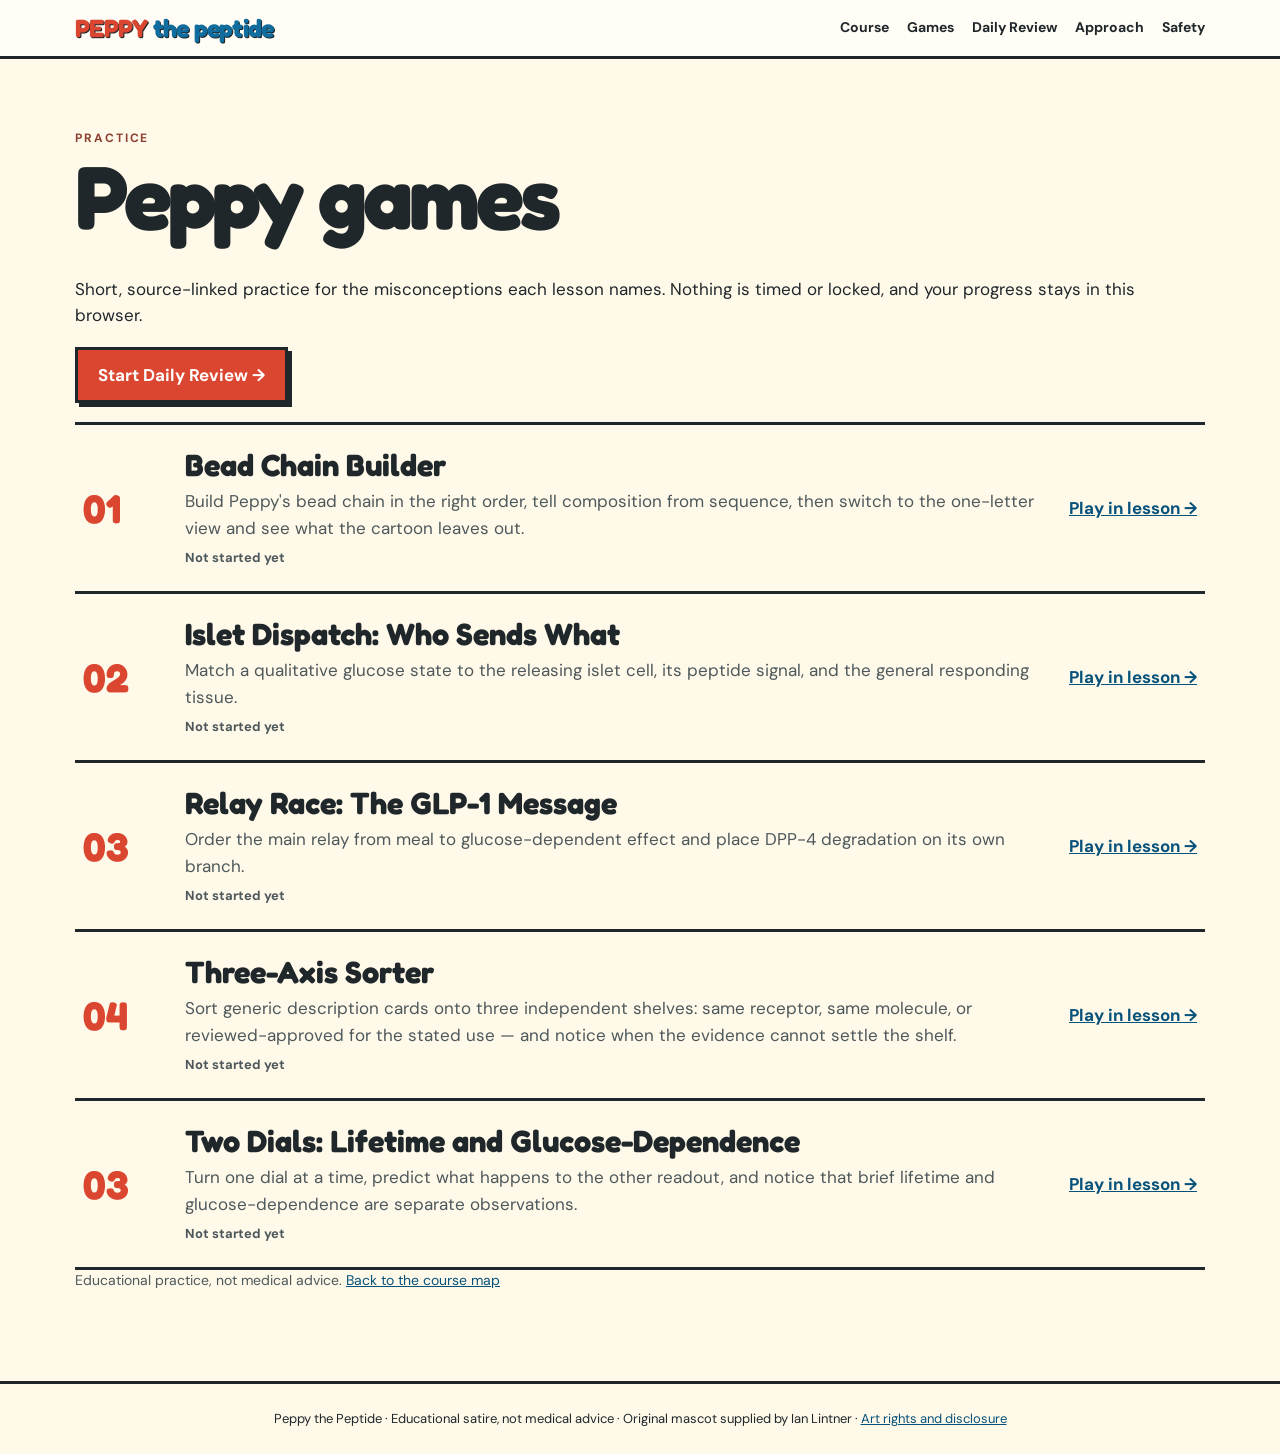
==== commit 1b45c8a4: "merge: integrate main games 4-5 into hub and review branch" ====
--- a/site/games/index.html
+++ b/site/games/index.html
@@ -1 +1 @@
-<!doctype html><html lang="en"><head><meta charset="utf-8"><meta name="viewport" content="width=device-width,initial-scale=1"><meta name="description" content="Peppy the Peptide: sourced, comic-first science lessons from amino-acid sequence to molecular signaling."><title>Games · Peppy the Peptide</title><link rel="stylesheet" href="../styles.css"></head><body><a class="skip-link" href="#main">Skip to content</a><header class="site-header"><div class="wrap nav"><a class="brand" href="../index.html">PEPPY <span>the peptide</span></a><nav aria-label="Main navigation"><a href="../index.html#course">Course</a><a href="../games/index.html">Games</a><a href="../index.html#approach">Approach</a><a href="../index.html#safety">Safety</a></nav></div></header><main id="main"><section class="wrap section" id="games-hub"><div class="eyebrow">Practice</div><h1>Peppy games</h1><p class="lede">Short, source-linked practice for the misconceptions each lesson names. Nothing is timed or locked, and your progress stays in this browser.</p><ol class="course-list"><li><span class="number">01</span><div><h3>Bead Chain Builder</h3><p>Build Peppy&#x27;s bead chain in the right order, tell composition from sequence, then switch to the one-letter view and see what the cartoon leaves out.</p></div><a href="../lessons/foundations.html#game-bead-chain-builder">Play in lesson →</a></li><li><span class="number">04</span><div><h3>Claim Detective</h3><p>Highlight the claim, check it against the cited sources and name the technique. Preview only: every post is awaiting clinical review.</p></div><a href="../lessons/hormone-and-medicine.html#game-claim-detective">Play in lesson →</a></li><li><span class="number">02</span><div><h3>Islet Dispatch: Who Sends What</h3><p>Match a qualitative glucose state to the releasing islet cell, its peptide signal, and the general responding tissue.</p></div><a href="../lessons/signal-cast.html#game-islet-dispatch">Play in lesson →</a></li><li><span class="number">03</span><div><h3>Relay Race: The GLP-1 Message</h3><p>Order the main relay from meal to glucose-dependent effect and place DPP-4 degradation on its own branch.</p></div><a href="../lessons/endogenous-glp1.html#game-relay-race">Play in lesson →</a></li><li><span class="number">04</span><div><h3>Three-Axis Sorter</h3><p>Sort generic description cards onto three independent shelves: same receptor, same molecule, or reviewed-approved for the stated use — and notice when the evidence cannot settle the shelf.</p></div><a href="../lessons/hormone-and-medicine.html#game-three-axis-sorter">Play in lesson →</a></li><li><span class="number">03</span><div><h3>Two Dials: Lifetime and Glucose-Dependence</h3><p>Turn one dial at a time, predict what happens to the other readout, and notice that brief lifetime and glucose-dependence are separate observations.</p></div><a href="../lessons/endogenous-glp1.html#game-two-dials">Play in lesson →</a></li></ol><p class="small">Educational practice, not medical advice. <a href="../index.html#course">Back to the course map</a></p></section></main><footer class="site-footer">Peppy the Peptide · Educational satire, not medical advice · Original mascot supplied by Ian Lintner · <a href="../rights.html">Art rights and disclosure</a></footer></body></html>+<!doctype html><html lang="en"><head><meta charset="utf-8"><meta name="viewport" content="width=device-width,initial-scale=1"><meta name="description" content="Peppy the Peptide: sourced, comic-first science lessons from amino-acid sequence to molecular signaling."><title>Games · Peppy the Peptide</title><link rel="stylesheet" href="../styles.css"></head><body><a class="skip-link" href="#main">Skip to content</a><header class="site-header"><div class="wrap nav"><a class="brand" href="../index.html">PEPPY <span>the peptide</span></a><nav aria-label="Main navigation"><a href="../index.html#course">Course</a><a href="../games/index.html">Games</a><a href="../games/review.html">Daily Review</a><a href="../index.html#approach">Approach</a><a href="../index.html#safety">Safety</a></nav></div></header><main id="main"><section class="wrap section" id="games-hub"><div class="eyebrow">Practice</div><h1>Peppy games</h1><p class="lede">Short, source-linked practice for the misconceptions each lesson names. Nothing is timed or locked, and your progress stays in this browser.</p><p><a class="button" href="review.html">Start Daily Review →</a></p><ol class="course-list"><li><span class="number">01</span><div><h3>Bead Chain Builder</h3><p>Build Peppy&#x27;s bead chain in the right order, tell composition from sequence, then switch to the one-letter view and see what the cartoon leaves out.</p><p class="game-mastery" data-mastery="bead-chain-builder"></p></div><a href="../lessons/foundations.html#game-bead-chain-builder">Play in lesson →</a></li><li><span class="number">02</span><div><h3>Islet Dispatch: Who Sends What</h3><p>Match a qualitative glucose state to the releasing islet cell, its peptide signal, and the general responding tissue.</p><p class="game-mastery" data-mastery="islet-dispatch"></p></div><a href="../lessons/signal-cast.html#game-islet-dispatch">Play in lesson →</a></li><li><span class="number">03</span><div><h3>Relay Race: The GLP-1 Message</h3><p>Order the main relay from meal to glucose-dependent effect and place DPP-4 degradation on its own branch.</p><p class="game-mastery" data-mastery="relay-race"></p></div><a href="../lessons/endogenous-glp1.html#game-relay-race">Play in lesson →</a></li><li><span class="number">04</span><div><h3>Three-Axis Sorter</h3><p>Sort generic description cards onto three independent shelves: same receptor, same molecule, or reviewed-approved for the stated use — and notice when the evidence cannot settle the shelf.</p><p class="game-mastery" data-mastery="three-axis-sorter"></p></div><a href="../lessons/hormone-and-medicine.html#game-three-axis-sorter">Play in lesson →</a></li><li><span class="number">03</span><div><h3>Two Dials: Lifetime and Glucose-Dependence</h3><p>Turn one dial at a time, predict what happens to the other readout, and notice that brief lifetime and glucose-dependence are separate observations.</p><p class="game-mastery" data-mastery="two-dials"></p></div><a href="../lessons/endogenous-glp1.html#game-two-dials">Play in lesson →</a></li></ol><p class="small">Educational practice, not medical advice. <a href="../index.html#course">Back to the course map</a></p></section><div id="hub-status" role="status" aria-live="polite" class="sr-only"></div></main><footer class="site-footer">Peppy the Peptide · Educational satire, not medical advice · Original mascot supplied by Ian Lintner · <a href="../rights.html">Art rights and disclosure</a></footer><script type="module" src="hub.js"></script></body></html>
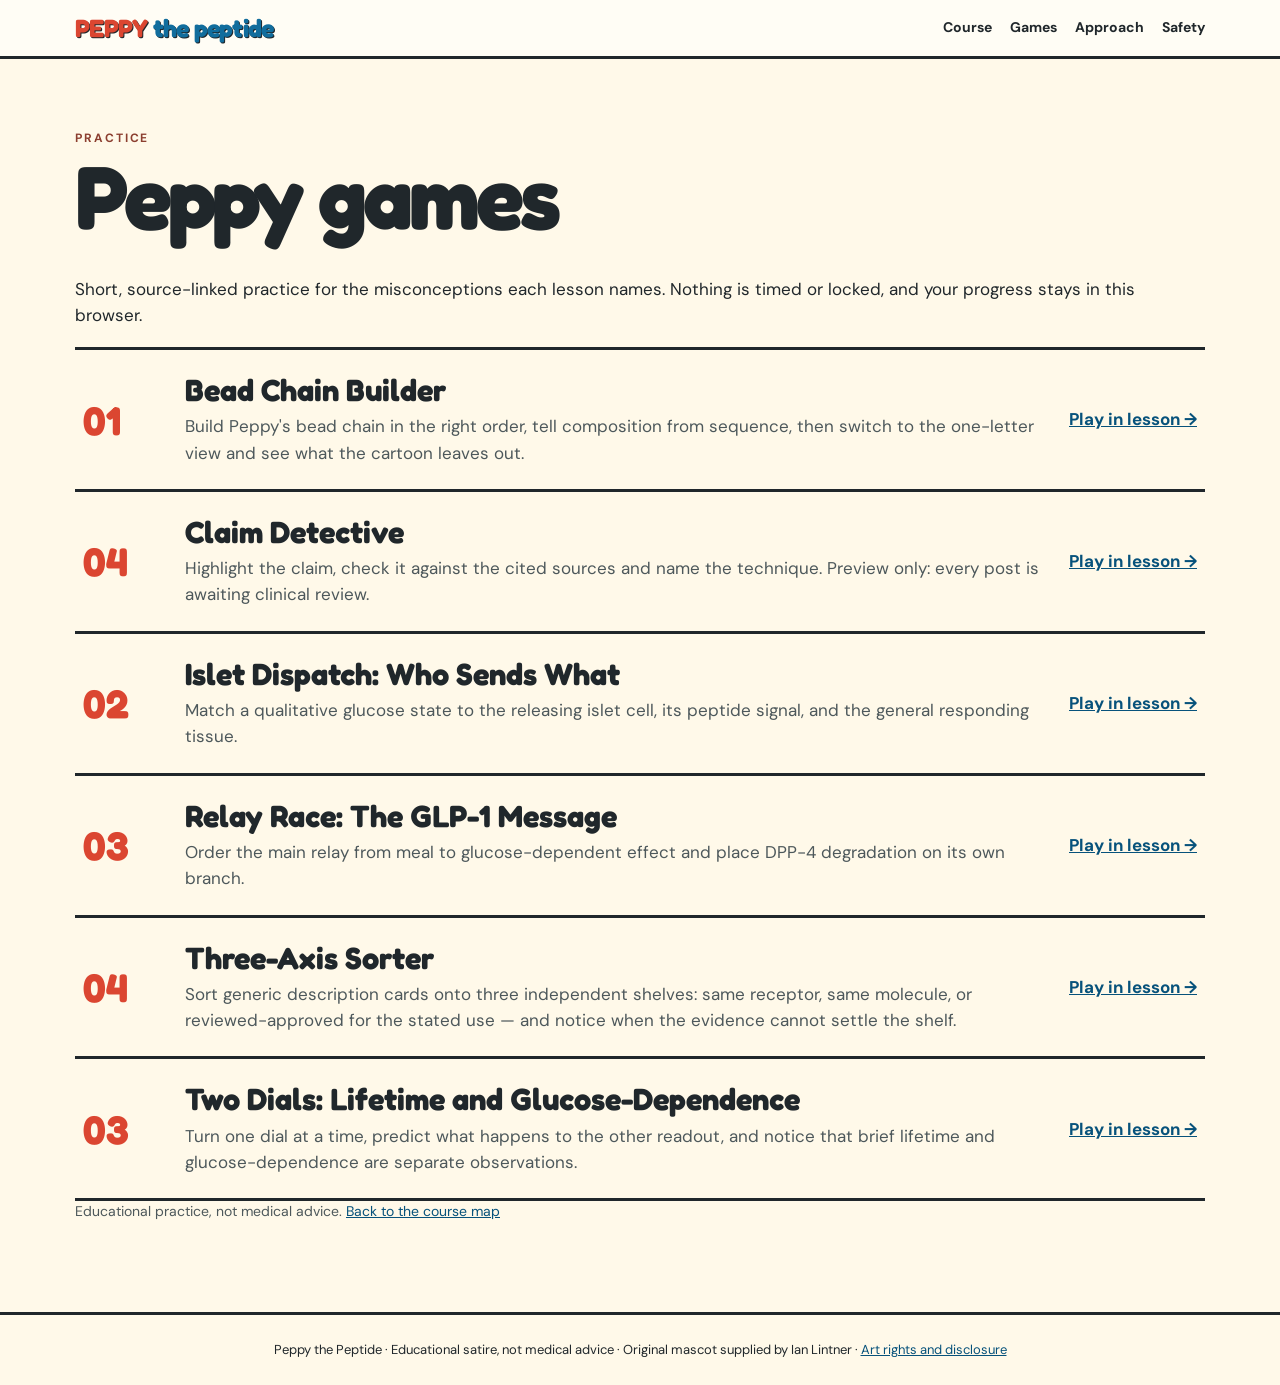
==== commit 621e3d26: "feat: Claim Detective (L4 capstone) with keyboard highlights and preview rule (#11) Co-authored-by: " ====
--- a/site/games/index.html
+++ b/site/games/index.html
@@ -1 +1 @@
-<!doctype html><html lang="en"><head><meta charset="utf-8"><meta name="viewport" content="width=device-width,initial-scale=1"><meta name="description" content="Peppy the Peptide: sourced, comic-first science lessons from amino-acid sequence to molecular signaling."><title>Games · Peppy the Peptide</title><link rel="stylesheet" href="../styles.css"></head><body><a class="skip-link" href="#main">Skip to content</a><header class="site-header"><div class="wrap nav"><a class="brand" href="../index.html">PEPPY <span>the peptide</span></a><nav aria-label="Main navigation"><a href="../index.html#course">Course</a><a href="../games/index.html">Games</a><a href="../games/review.html">Daily Review</a><a href="../index.html#approach">Approach</a><a href="../index.html#safety">Safety</a></nav></div></header><main id="main"><section class="wrap section" id="games-hub"><div class="eyebrow">Practice</div><h1>Peppy games</h1><p class="lede">Short, source-linked practice for the misconceptions each lesson names. Nothing is timed or locked, and your progress stays in this browser.</p><p><a class="button" href="review.html">Start Daily Review →</a></p><ol class="course-list"><li><span class="number">01</span><div><h3>Bead Chain Builder</h3><p>Build Peppy&#x27;s bead chain in the right order, tell composition from sequence, then switch to the one-letter view and see what the cartoon leaves out.</p><p class="game-mastery" data-mastery="bead-chain-builder"></p></div><a href="../lessons/foundations.html#game-bead-chain-builder">Play in lesson →</a></li><li><span class="number">02</span><div><h3>Islet Dispatch: Who Sends What</h3><p>Match a qualitative glucose state to the releasing islet cell, its peptide signal, and the general responding tissue.</p><p class="game-mastery" data-mastery="islet-dispatch"></p></div><a href="../lessons/signal-cast.html#game-islet-dispatch">Play in lesson →</a></li><li><span class="number">03</span><div><h3>Relay Race: The GLP-1 Message</h3><p>Order the main relay from meal to glucose-dependent effect and place DPP-4 degradation on its own branch.</p><p class="game-mastery" data-mastery="relay-race"></p></div><a href="../lessons/endogenous-glp1.html#game-relay-race">Play in lesson →</a></li><li><span class="number">04</span><div><h3>Three-Axis Sorter</h3><p>Sort generic description cards onto three independent shelves: same receptor, same molecule, or reviewed-approved for the stated use — and notice when the evidence cannot settle the shelf.</p><p class="game-mastery" data-mastery="three-axis-sorter"></p></div><a href="../lessons/hormone-and-medicine.html#game-three-axis-sorter">Play in lesson →</a></li><li><span class="number">03</span><div><h3>Two Dials: Lifetime and Glucose-Dependence</h3><p>Turn one dial at a time, predict what happens to the other readout, and notice that brief lifetime and glucose-dependence are separate observations.</p><p class="game-mastery" data-mastery="two-dials"></p></div><a href="../lessons/endogenous-glp1.html#game-two-dials">Play in lesson →</a></li></ol><p class="small">Educational practice, not medical advice. <a href="../index.html#course">Back to the course map</a></p></section><div id="hub-status" role="status" aria-live="polite" class="sr-only"></div></main><footer class="site-footer">Peppy the Peptide · Educational satire, not medical advice · Original mascot supplied by Ian Lintner · <a href="../rights.html">Art rights and disclosure</a></footer><script type="module" src="hub.js"></script></body></html>+<!doctype html><html lang="en"><head><meta charset="utf-8"><meta name="viewport" content="width=device-width,initial-scale=1"><meta name="description" content="Peppy the Peptide: sourced, comic-first science lessons from amino-acid sequence to molecular signaling."><title>Games · Peppy the Peptide</title><link rel="stylesheet" href="../styles.css"></head><body><a class="skip-link" href="#main">Skip to content</a><header class="site-header"><div class="wrap nav"><a class="brand" href="../index.html">PEPPY <span>the peptide</span></a><nav aria-label="Main navigation"><a href="../index.html#course">Course</a><a href="../games/index.html">Games</a><a href="../index.html#approach">Approach</a><a href="../index.html#safety">Safety</a></nav></div></header><main id="main"><section class="wrap section" id="games-hub"><div class="eyebrow">Practice</div><h1>Peppy games</h1><p class="lede">Short, source-linked practice for the misconceptions each lesson names. Nothing is timed or locked, and your progress stays in this browser.</p><ol class="course-list"><li><span class="number">01</span><div><h3>Bead Chain Builder</h3><p>Build Peppy&#x27;s bead chain in the right order, tell composition from sequence, then switch to the one-letter view and see what the cartoon leaves out.</p></div><a href="../lessons/foundations.html#game-bead-chain-builder">Play in lesson →</a></li><li><span class="number">04</span><div><h3>Claim Detective</h3><p>Highlight the claim, check it against the cited sources and name the technique. Preview only: every post is awaiting clinical review.</p></div><a href="../lessons/hormone-and-medicine.html#game-claim-detective">Play in lesson →</a></li><li><span class="number">02</span><div><h3>Islet Dispatch: Who Sends What</h3><p>Match a qualitative glucose state to the releasing islet cell, its peptide signal, and the general responding tissue.</p></div><a href="../lessons/signal-cast.html#game-islet-dispatch">Play in lesson →</a></li><li><span class="number">03</span><div><h3>Relay Race: The GLP-1 Message</h3><p>Order the main relay from meal to glucose-dependent effect and place DPP-4 degradation on its own branch.</p></div><a href="../lessons/endogenous-glp1.html#game-relay-race">Play in lesson →</a></li><li><span class="number">04</span><div><h3>Three-Axis Sorter</h3><p>Sort generic description cards onto three independent shelves: same receptor, same molecule, or reviewed-approved for the stated use — and notice when the evidence cannot settle the shelf.</p></div><a href="../lessons/hormone-and-medicine.html#game-three-axis-sorter">Play in lesson →</a></li><li><span class="number">03</span><div><h3>Two Dials: Lifetime and Glucose-Dependence</h3><p>Turn one dial at a time, predict what happens to the other readout, and notice that brief lifetime and glucose-dependence are separate observations.</p></div><a href="../lessons/endogenous-glp1.html#game-two-dials">Play in lesson →</a></li></ol><p class="small">Educational practice, not medical advice. <a href="../index.html#course">Back to the course map</a></p></section></main><footer class="site-footer">Peppy the Peptide · Educational satire, not medical advice · Original mascot supplied by Ian Lintner · <a href="../rights.html">Art rights and disclosure</a></footer></body></html>
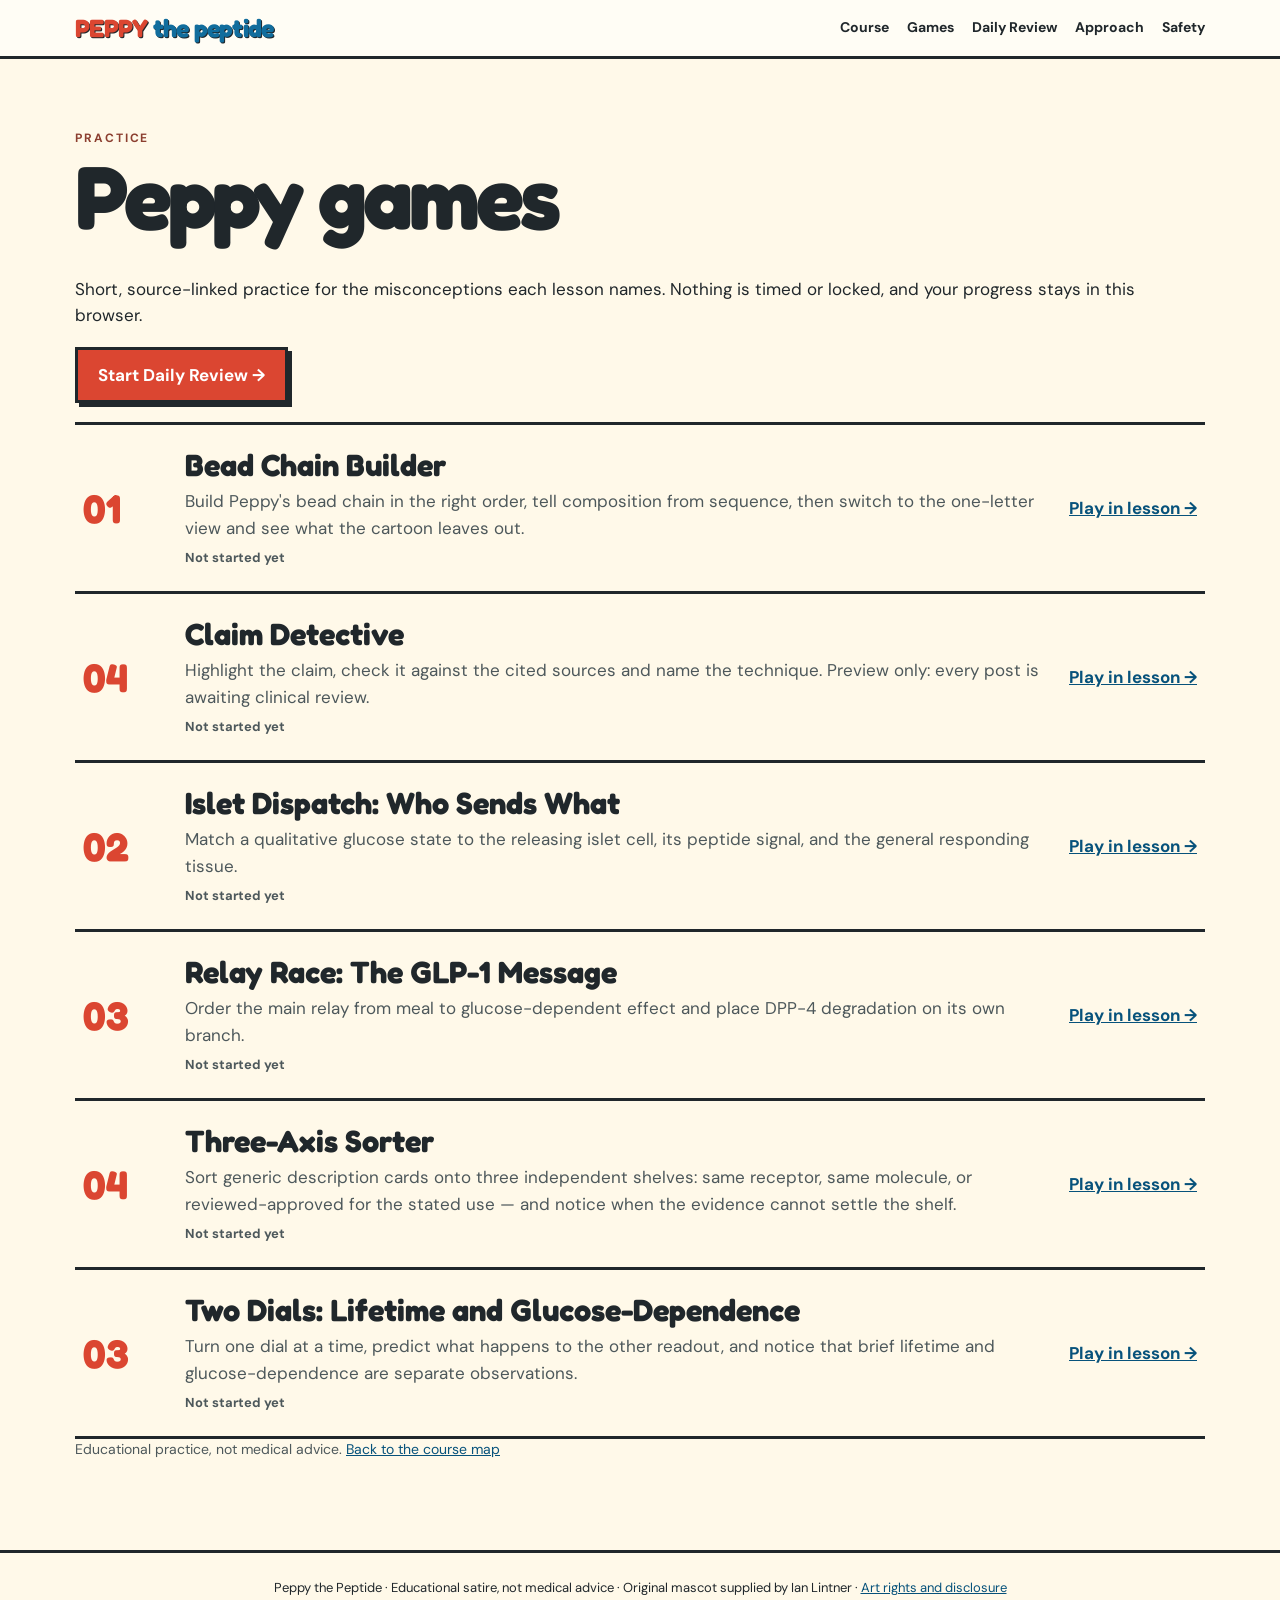
==== commit 9c02e605: "merge: integrate main Claim Detective into hub and review branch" ====
--- a/site/games/index.html
+++ b/site/games/index.html
@@ -1 +1 @@
-<!doctype html><html lang="en"><head><meta charset="utf-8"><meta name="viewport" content="width=device-width,initial-scale=1"><meta name="description" content="Peppy the Peptide: sourced, comic-first science lessons from amino-acid sequence to molecular signaling."><title>Games · Peppy the Peptide</title><link rel="stylesheet" href="../styles.css"></head><body><a class="skip-link" href="#main">Skip to content</a><header class="site-header"><div class="wrap nav"><a class="brand" href="../index.html">PEPPY <span>the peptide</span></a><nav aria-label="Main navigation"><a href="../index.html#course">Course</a><a href="../games/index.html">Games</a><a href="../index.html#approach">Approach</a><a href="../index.html#safety">Safety</a></nav></div></header><main id="main"><section class="wrap section" id="games-hub"><div class="eyebrow">Practice</div><h1>Peppy games</h1><p class="lede">Short, source-linked practice for the misconceptions each lesson names. Nothing is timed or locked, and your progress stays in this browser.</p><ol class="course-list"><li><span class="number">01</span><div><h3>Bead Chain Builder</h3><p>Build Peppy&#x27;s bead chain in the right order, tell composition from sequence, then switch to the one-letter view and see what the cartoon leaves out.</p></div><a href="../lessons/foundations.html#game-bead-chain-builder">Play in lesson →</a></li><li><span class="number">04</span><div><h3>Claim Detective</h3><p>Highlight the claim, check it against the cited sources and name the technique. Preview only: every post is awaiting clinical review.</p></div><a href="../lessons/hormone-and-medicine.html#game-claim-detective">Play in lesson →</a></li><li><span class="number">02</span><div><h3>Islet Dispatch: Who Sends What</h3><p>Match a qualitative glucose state to the releasing islet cell, its peptide signal, and the general responding tissue.</p></div><a href="../lessons/signal-cast.html#game-islet-dispatch">Play in lesson →</a></li><li><span class="number">03</span><div><h3>Relay Race: The GLP-1 Message</h3><p>Order the main relay from meal to glucose-dependent effect and place DPP-4 degradation on its own branch.</p></div><a href="../lessons/endogenous-glp1.html#game-relay-race">Play in lesson →</a></li><li><span class="number">04</span><div><h3>Three-Axis Sorter</h3><p>Sort generic description cards onto three independent shelves: same receptor, same molecule, or reviewed-approved for the stated use — and notice when the evidence cannot settle the shelf.</p></div><a href="../lessons/hormone-and-medicine.html#game-three-axis-sorter">Play in lesson →</a></li><li><span class="number">03</span><div><h3>Two Dials: Lifetime and Glucose-Dependence</h3><p>Turn one dial at a time, predict what happens to the other readout, and notice that brief lifetime and glucose-dependence are separate observations.</p></div><a href="../lessons/endogenous-glp1.html#game-two-dials">Play in lesson →</a></li></ol><p class="small">Educational practice, not medical advice. <a href="../index.html#course">Back to the course map</a></p></section></main><footer class="site-footer">Peppy the Peptide · Educational satire, not medical advice · Original mascot supplied by Ian Lintner · <a href="../rights.html">Art rights and disclosure</a></footer></body></html>+<!doctype html><html lang="en"><head><meta charset="utf-8"><meta name="viewport" content="width=device-width,initial-scale=1"><meta name="description" content="Peppy the Peptide: sourced, comic-first science lessons from amino-acid sequence to molecular signaling."><title>Games · Peppy the Peptide</title><link rel="stylesheet" href="../styles.css"></head><body><a class="skip-link" href="#main">Skip to content</a><header class="site-header"><div class="wrap nav"><a class="brand" href="../index.html">PEPPY <span>the peptide</span></a><nav aria-label="Main navigation"><a href="../index.html#course">Course</a><a href="../games/index.html">Games</a><a href="../games/review.html">Daily Review</a><a href="../index.html#approach">Approach</a><a href="../index.html#safety">Safety</a></nav></div></header><main id="main"><section class="wrap section" id="games-hub"><div class="eyebrow">Practice</div><h1>Peppy games</h1><p class="lede">Short, source-linked practice for the misconceptions each lesson names. Nothing is timed or locked, and your progress stays in this browser.</p><p><a class="button" href="review.html">Start Daily Review →</a></p><ol class="course-list"><li><span class="number">01</span><div><h3>Bead Chain Builder</h3><p>Build Peppy&#x27;s bead chain in the right order, tell composition from sequence, then switch to the one-letter view and see what the cartoon leaves out.</p><p class="game-mastery" data-mastery="bead-chain-builder"></p></div><a href="../lessons/foundations.html#game-bead-chain-builder">Play in lesson →</a></li><li><span class="number">04</span><div><h3>Claim Detective</h3><p>Highlight the claim, check it against the cited sources and name the technique. Preview only: every post is awaiting clinical review.</p><p class="game-mastery" data-mastery="claim-detective"></p></div><a href="../lessons/hormone-and-medicine.html#game-claim-detective">Play in lesson →</a></li><li><span class="number">02</span><div><h3>Islet Dispatch: Who Sends What</h3><p>Match a qualitative glucose state to the releasing islet cell, its peptide signal, and the general responding tissue.</p><p class="game-mastery" data-mastery="islet-dispatch"></p></div><a href="../lessons/signal-cast.html#game-islet-dispatch">Play in lesson →</a></li><li><span class="number">03</span><div><h3>Relay Race: The GLP-1 Message</h3><p>Order the main relay from meal to glucose-dependent effect and place DPP-4 degradation on its own branch.</p><p class="game-mastery" data-mastery="relay-race"></p></div><a href="../lessons/endogenous-glp1.html#game-relay-race">Play in lesson →</a></li><li><span class="number">04</span><div><h3>Three-Axis Sorter</h3><p>Sort generic description cards onto three independent shelves: same receptor, same molecule, or reviewed-approved for the stated use — and notice when the evidence cannot settle the shelf.</p><p class="game-mastery" data-mastery="three-axis-sorter"></p></div><a href="../lessons/hormone-and-medicine.html#game-three-axis-sorter">Play in lesson →</a></li><li><span class="number">03</span><div><h3>Two Dials: Lifetime and Glucose-Dependence</h3><p>Turn one dial at a time, predict what happens to the other readout, and notice that brief lifetime and glucose-dependence are separate observations.</p><p class="game-mastery" data-mastery="two-dials"></p></div><a href="../lessons/endogenous-glp1.html#game-two-dials">Play in lesson →</a></li></ol><p class="small">Educational practice, not medical advice. <a href="../index.html#course">Back to the course map</a></p></section><div id="hub-status" role="status" aria-live="polite" class="sr-only"></div></main><footer class="site-footer">Peppy the Peptide · Educational satire, not medical advice · Original mascot supplied by Ian Lintner · <a href="../rights.html">Art rights and disclosure</a></footer><script type="module" src="hub.js"></script></body></html>
